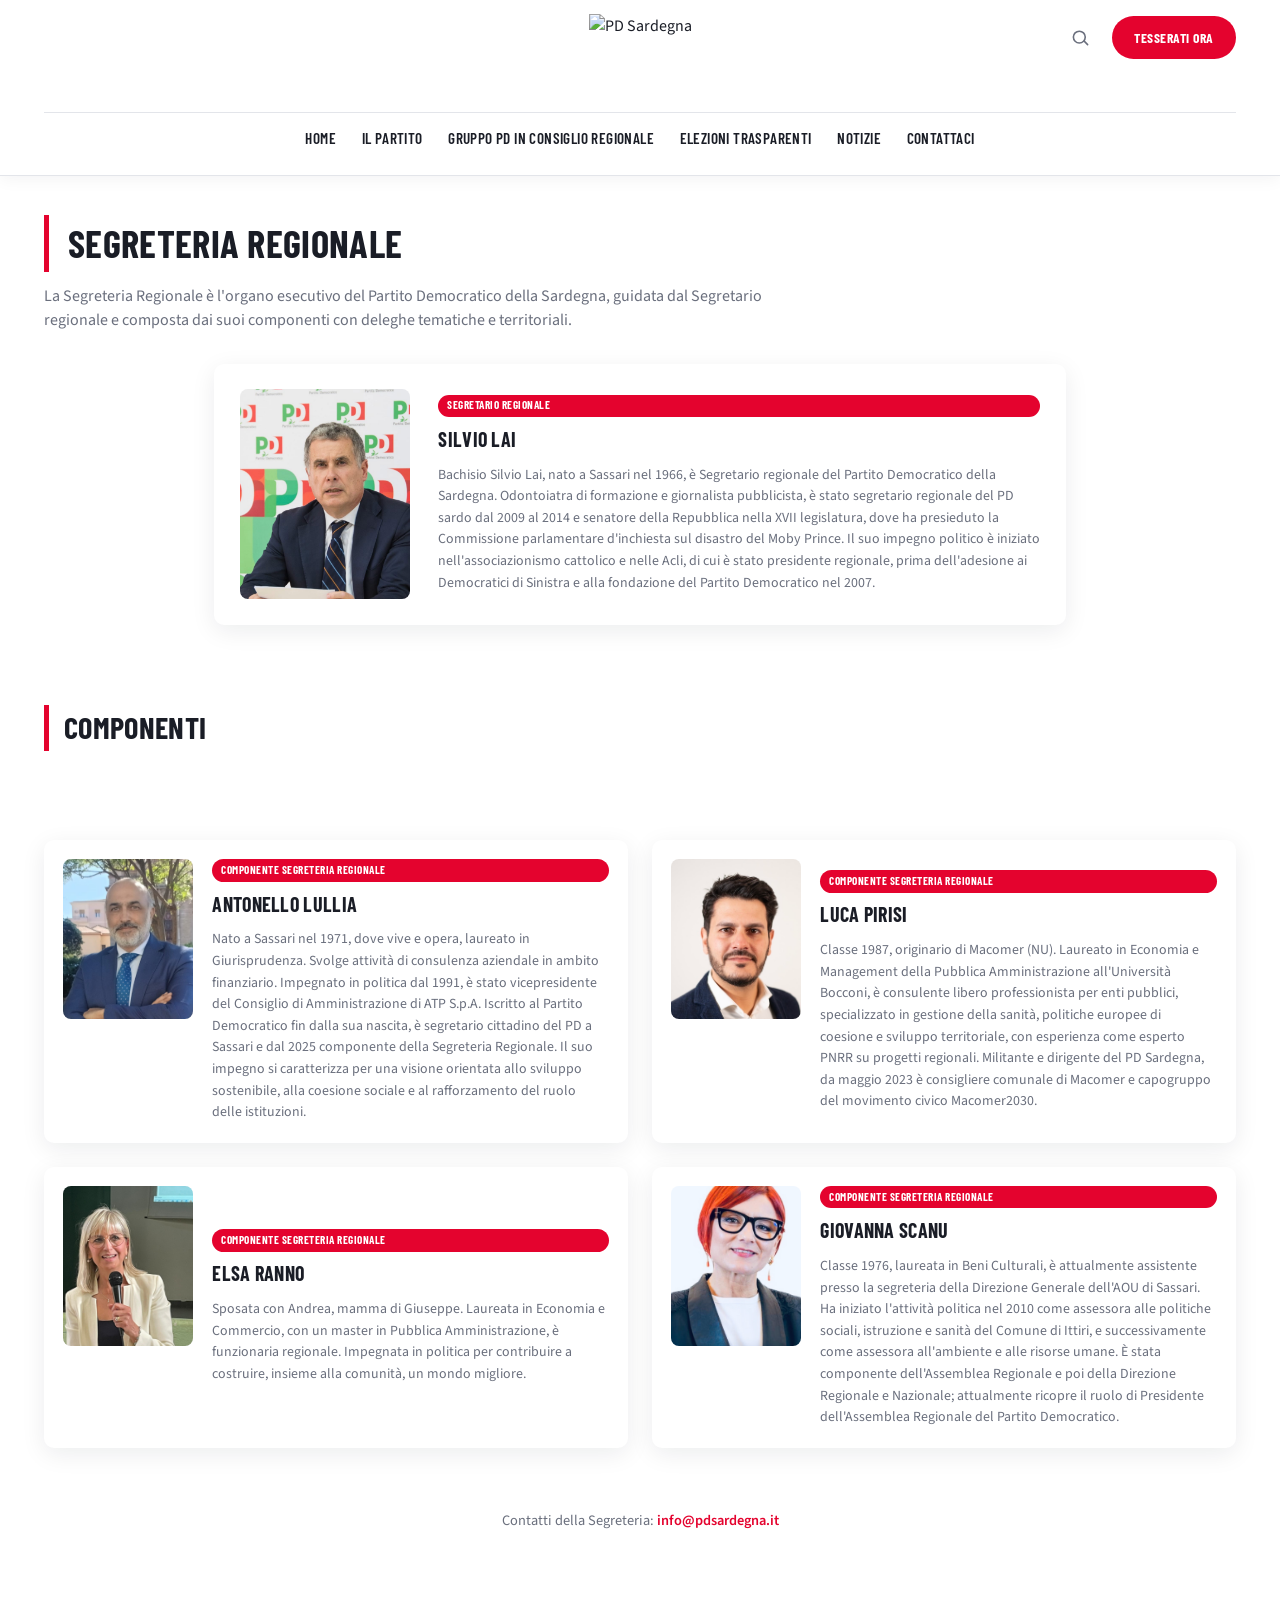
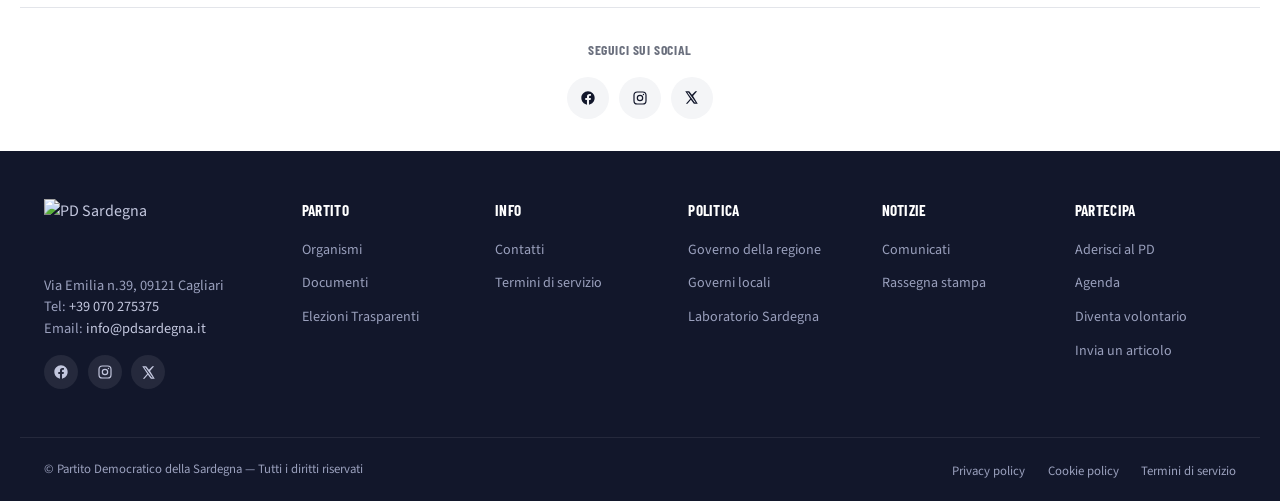
==== pagine/segreteria-regionale.html @ 337b0f62 "Add files via upload" ====
<!doctype html>
<html lang="it">
<head>
<meta charset="UTF-8">
<meta name="viewport" content="width=device-width, initial-scale=1, maximum-scale=5, viewport-fit=cover">
<title>Segreteria Regionale – PD Sardegna</title>
<meta name="description" content="La Segreteria Regionale del Partito Democratico della Sardegna.">
<link rel="preconnect" href="https://fonts.googleapis.com">
<link href="https://fonts.googleapis.com/css2?family=Barlow+Condensed:wght@500;600;700;800&family=Source+Sans+3:wght@400;500;600;700&display=swap" rel="stylesheet">
<link rel="icon" type="image/png" href="https://www.pdsardegna.it/wp-content/uploads/2023/12/logo-pd-sardegna.png">
<link rel="stylesheet" href="../style.css">
</head>
<body>

<!-- ================= HEADER ================= -->
<header class="site-header">
  <div class="header-inner">
    <a href="../index.html" class="logo">
      <img src="https://www.pdsardegna.it/wp-content/uploads/2023/12/logo-pd-sardegna.png" alt="PD Sardegna">
      <span class="logo-text">PD <strong>Sardegna</strong></span>
    </a>

    <nav class="main-nav" id="main-nav">
      <ul>
        <li><a href="../index.html">Home</a></li>
        <li class="has-dropdown">
          <a href="#">Il Partito</a>
          <ul class="dropdown">
            <li><a href="segreteria-regionale.html" class="active">Segreteria regionale</a></li>
            <li><a href="segreterie-provinciali.html">Segreterie provinciali</a></li>
            <li><a href="pagina.html?t=Direzione%20regionale">Direzione regionale</a></li>
            <li><a href="pagina.html?t=Circoli%20territoriali">Circoli territoriali</a></li>
            <li><a href="pagina.html?t=Cariche%20amministrative">Cariche amministrative</a></li>
          </ul>
        </li>
        <li><a href="consiglio-regionale.html">Gruppo PD in Consiglio regionale</a></li>
        <li><a href="pagina.html?t=Elezioni%20trasparenti">Elezioni trasparenti</a></li>
        <li><a href="../index.html#news">Notizie</a></li>
        <li><a href="contattaci.html">Contattaci</a></li>
      </ul>
    </nav>

    <div class="header-actions">
      <button class="icon-btn" id="search-toggle" aria-label="Cerca">
        <svg viewBox="0 0 24 24"><path d="M21 21l-4.35-4.35m1.35-5.15a7.5 7.5 0 11-15 0 7.5 7.5 0 0115 0z" fill="none" stroke="currentColor" stroke-width="2" stroke-linecap="round"/></svg>
      </button>
      <a href="pagina.html?t=Tesserati%20ora" class="btn btn-primary">Tesserati ora</a>
      <button class="icon-btn menu-toggle" id="menu-toggle" aria-label="Menu">
        <span></span><span></span><span></span>
      </button>
    </div>
  </div>
  <div class="search-panel" id="search-panel">
    <div class="search-panel-inner">
      <input type="search" id="search-input" placeholder="Cerca pagine, persone o notizie…">
      <button class="icon-btn"><svg viewBox="0 0 24 24"><path d="M21 21l-4.35-4.35m1.35-5.15a7.5 7.5 0 11-15 0 7.5 7.5 0 0115 0z" fill="none" stroke="currentColor" stroke-width="2" stroke-linecap="round"/></svg></button>
    </div>
    <div class="search-results" id="search-results"></div>
  </div>
</header>

<main>

  <!-- ================= INTESTAZIONE PAGINA ================= -->
  <section class="page-hero">
    <h1>Segreteria Regionale</h1>
    <p>La Segreteria Regionale è l'organo esecutivo del Partito Democratico della Sardegna, guidata dal Segretario regionale e composta dai suoi componenti con deleghe tematiche e territoriali.</p>
  </section>

  <!-- ================= SEGRETARIO REGIONALE ================= -->
  <section class="segreteria-leader">
    <div class="segreteria-card">
      <img src="segreteria-lai.jpg" alt="Silvio Lai">
      <div class="segreteria-body">
        <span class="council-role">Segretario Regionale</span>
        <h3>Silvio Lai</h3>
        <p class="bio">Bachisio Silvio Lai, nato a Sassari nel 1966, è Segretario regionale del Partito Democratico della Sardegna. Odontoiatra di formazione e giornalista pubblicista, è stato segretario regionale del PD sardo dal 2009 al 2014 e senatore della Repubblica nella XVII legislatura, dove ha presieduto la Commissione parlamentare d'inchiesta sul disastro del Moby Prince. Il suo impegno politico è iniziato nell'associazionismo cattolico e nelle Acli, di cui è stato presidente regionale, prima dell'adesione ai Democratici di Sinistra e alla fondazione del Partito Democratico nel 2007.</p>
      </div>
    </div>
  </section>

  <!-- ================= COMPONENTI SEGRETERIA ================= -->
  <section class="news-section">
    <div class="section-head">
      <h2>Componenti</h2>
    </div>
  </section>
  <section class="segreteria-grid">

    <div class="segreteria-card">
      <img src="segreteria-lullia.jpg" alt="Antonello Lullia">
      <div class="segreteria-body">
        <span class="council-role">Componente Segreteria Regionale</span>
        <h3>Antonello Lullia</h3>
        <p class="bio">Nato a Sassari nel 1971, dove vive e opera, laureato in Giurisprudenza. Svolge attività di consulenza aziendale in ambito finanziario. Impegnato in politica dal 1991, è stato vicepresidente del Consiglio di Amministrazione di ATP S.p.A. Iscritto al Partito Democratico fin dalla sua nascita, è segretario cittadino del PD a Sassari e dal 2025 componente della Segreteria Regionale. Il suo impegno si caratterizza per una visione orientata allo sviluppo sostenibile, alla coesione sociale e al rafforzamento del ruolo delle istituzioni.</p>
      </div>
    </div>

    <div class="segreteria-card">
      <img src="segreteria-pirisi.jpg" alt="Luca Pirisi">
      <div class="segreteria-body">
        <span class="council-role">Componente Segreteria Regionale</span>
        <h3>Luca Pirisi</h3>
        <p class="bio">Classe 1987, originario di Macomer (NU). Laureato in Economia e Management della Pubblica Amministrazione all'Università Bocconi, è consulente libero professionista per enti pubblici, specializzato in gestione della sanità, politiche europee di coesione e sviluppo territoriale, con esperienza come esperto PNRR su progetti regionali. Militante e dirigente del PD Sardegna, da maggio 2023 è consigliere comunale di Macomer e capogruppo del movimento civico Macomer2030.</p>
      </div>
    </div>

    <div class="segreteria-card">
      <img src="segreteria-ranno.jpg" alt="Elsa Ranno">
      <div class="segreteria-body">
        <span class="council-role">Componente Segreteria Regionale</span>
        <h3>Elsa Ranno</h3>
        <p class="bio">Sposata con Andrea, mamma di Giuseppe. Laureata in Economia e Commercio, con un master in Pubblica Amministrazione, è funzionaria regionale. Impegnata in politica per contribuire a costruire, insieme alla comunità, un mondo migliore.</p>
      </div>
    </div>

    <div class="segreteria-card">
      <img src="segreteria-scanu.jpg" alt="Giovanna Scanu">
      <div class="segreteria-body">
        <span class="council-role">Componente Segreteria Regionale</span>
        <h3>Giovanna Scanu</h3>
        <p class="bio">Classe 1976, laureata in Beni Culturali, è attualmente assistente presso la segreteria della Direzione Generale dell'AOU di Sassari. Ha iniziato l'attività politica nel 2010 come assessora alle politiche sociali, istruzione e sanità del Comune di Ittiri, e successivamente come assessora all'ambiente e alle risorse umane. È stata componente dell'Assemblea Regionale e poi della Direzione Regionale e Nazionale; attualmente ricopre il ruolo di Presidente dell'Assemblea Regionale del Partito Democratico.</p>
      </div>
    </div>

  </section>

  <p class="council-contact">
    Contatti della Segreteria: <a href="mailto:info@pdsardegna.it">info@pdsardegna.it</a>
  </p>

  <div class="follow-bar">
    <p>Seguici sui social</p>
    <div class="social-icons">
      <a href="https://www.facebook.com/pdsardegna" target="_blank" rel="noopener" aria-label="Facebook"><svg viewBox="0 0 24 24" width="16" height="16" fill="currentColor"><path d="M22 12.06C22 6.5 17.52 2 12 2S2 6.5 2 12.06C2 17.06 5.66 21.2 10.44 21.95V14.9H7.9v-2.84h2.54v-2.17c0-2.5 1.49-3.89 3.77-3.89 1.09 0 2.24.2 2.24.2v2.46h-1.26c-1.24 0-1.63.77-1.63 1.56v1.84h2.78l-.44 2.84h-2.34v7.05C18.34 21.2 22 17.06 22 12.06z"/></svg></a>
      <a href="https://www.instagram.com/pd_sardegna/" target="_blank" rel="noopener" aria-label="Instagram"><svg viewBox="0 0 24 24" width="16" height="16" fill="none" stroke="currentColor" stroke-width="1.8"><rect x="3" y="3" width="18" height="18" rx="5"/><circle cx="12" cy="12" r="4"/><circle cx="17.2" cy="6.8" r="1" fill="currentColor" stroke="none"/></svg></a>
      <a href="https://twitter.com/pdsardegna" target="_blank" rel="noopener" aria-label="Twitter"><svg viewBox="0 0 24 24" width="15" height="15" fill="currentColor"><path d="M18.24 2H21l-6.53 7.47L22 22h-6.156l-4.823-6.32L5.53 22H3l7.03-8.03L2 2h6.312l4.36 5.77L18.24 2Zm-1.08 18h1.71L7.02 3.9H5.19L17.16 20Z"/></svg></a>
    </div>
  </div>

</main>

<!-- ================= FOOTER ================= -->
<footer class="site-footer">
  <div class="footer-top">
    <div class="footer-brand">
      <img src="https://www.pdsardegna.it/wp-content/uploads/2023/12/logo-pd-sardegna.png" alt="PD Sardegna">
      <p>Via Emilia n.39, 09121 Cagliari<br>
      Tel: <a href="tel:+39070275375">+39 070 275375</a><br>
      Email: <a href="mailto:info@pdsardegna.it">info@pdsardegna.it</a></p>
      <div class="social-icons">
        <a href="https://www.facebook.com/pdsardegna" target="_blank" rel="noopener" aria-label="Facebook"><svg viewBox="0 0 24 24" width="16" height="16" fill="currentColor"><path d="M22 12.06C22 6.5 17.52 2 12 2S2 6.5 2 12.06C2 17.06 5.66 21.2 10.44 21.95V14.9H7.9v-2.84h2.54v-2.17c0-2.5 1.49-3.89 3.77-3.89 1.09 0 2.24.2 2.24.2v2.46h-1.26c-1.24 0-1.63.77-1.63 1.56v1.84h2.78l-.44 2.84h-2.34v7.05C18.34 21.2 22 17.06 22 12.06z"/></svg></a>
        <a href="https://www.instagram.com/pd_sardegna/" target="_blank" rel="noopener" aria-label="Instagram"><svg viewBox="0 0 24 24" width="16" height="16" fill="none" stroke="currentColor" stroke-width="1.8"><rect x="3" y="3" width="18" height="18" rx="5"/><circle cx="12" cy="12" r="4"/><circle cx="17.2" cy="6.8" r="1" fill="currentColor" stroke="none"/></svg></a>
        <a href="https://twitter.com/pdsardegna" target="_blank" rel="noopener" aria-label="Twitter"><svg viewBox="0 0 24 24" width="15" height="15" fill="currentColor"><path d="M18.24 2H21l-6.53 7.47L22 22h-6.156l-4.823-6.32L5.53 22H3l7.03-8.03L2 2h6.312l4.36 5.77L18.24 2Zm-1.08 18h1.71L7.02 3.9H5.19L17.16 20Z"/></svg></a>
      </div>
    </div>

    <div class="footer-col">
      <h5>Partito</h5>
      <ul>
        <li><a href="pagina.html?t=Organismi">Organismi</a></li>
        <li><a href="pagina.html?t=Documenti">Documenti</a></li>
        <li><a href="pagina.html?t=Elezioni%20Trasparenti">Elezioni Trasparenti</a></li>
      </ul>
    </div>
    <div class="footer-col">
      <h5>Info</h5>
      <ul>
        <li><a href="contattaci.html">Contatti</a></li>
        <li><a href="pagina.html?t=Termini%20di%20servizio">Termini di servizio</a></li>
      </ul>
    </div>
    <div class="footer-col">
      <h5>Politica</h5>
      <ul>
        <li><a href="pagina.html?t=Governo%20della%20regione">Governo della regione</a></li>
        <li><a href="pagina.html?t=Governi%20locali">Governi locali</a></li>
        <li><a href="pagina.html?t=Laboratorio%20Sardegna">Laboratorio Sardegna</a></li>
      </ul>
    </div>
    <div class="footer-col">
      <h5>Notizie</h5>
      <ul>
        <li><a href="pagina.html?t=Comunicati">Comunicati</a></li>
        <li><a href="pagina.html?t=Rassegna%20stampa">Rassegna stampa</a></li>
      </ul>
    </div>
    <div class="footer-col">
      <h5>Partecipa</h5>
      <ul>
        <li><a href="pagina.html?t=Aderisci%20al%20PD">Aderisci al PD</a></li>
        <li><a href="pagina.html?t=Agenda">Agenda</a></li>
        <li><a href="pagina.html?t=Diventa%20volontario">Diventa volontario</a></li>
        <li><a href="pagina.html?t=Invia%20un%20articolo">Invia un articolo</a></li>
      </ul>
    </div>
  </div>
  <div class="footer-bottom">
    <p>© Partito Democratico della Sardegna — Tutti i diritti riservati</p>
    <ul>
      <li><a href="pagina.html?t=Privacy%20policy">Privacy policy</a></li>
      <li><a href="pagina.html?t=Cookie%20policy">Cookie policy</a></li>
      <li><a href="pagina.html?t=Termini%20di%20servizio">Termini di servizio</a></li>
    </ul>
  </div>
</footer>

<script src="../posts-data.js"></script>
<script src="../search-index.js"></script>
<script>
  document.addEventListener('DOMContentLoaded', () => {
    const toggle = document.getElementById('menu-toggle');
    const nav = document.getElementById('main-nav');
    if (toggle && nav) toggle.addEventListener('click', () => nav.classList.toggle('open'));
    document.querySelectorAll('.has-dropdown > a').forEach(link => {
      link.addEventListener('click', e => {
        if (window.innerWidth <= 960) { e.preventDefault(); link.parentElement.classList.toggle('open'); }
      });
    });
    const searchBtn = document.getElementById('search-toggle');
    const panel = document.getElementById('search-panel');
    if (searchBtn && panel) searchBtn.addEventListener('click', () => {
      panel.classList.toggle('open');
      if (panel.classList.contains('open')) {
        const input = document.getElementById('search-input');
        if (input) input.focus();
      }
    });
    if (typeof wireSiteSearch === 'function') wireSiteSearch('search-input', 'search-results');
  });
</script>
</body>
</html>
---- style.css ----
/* =======================================================
   PD Sardegna — template ispirato a partitodemocratico.it
   ======================================================= */

:root{
  --pd-red: #E4032E;
  --pd-red-dark: #B5021F;
  --pd-navy: #12172B;
  --pd-navy-2: #1B2140;
  --grey-bg: #F4F5F7;
  --grey-line: #E3E5EA;
  --text-dark: #1A1D26;
  --text-muted: #6A6F7D;
  --white: #ffffff;
  --radius: 10px;
  --shadow: 0 6px 24px rgba(18,23,43,.08);
  --font-head: 'Barlow Condensed', sans-serif;
  --font-body: 'Source Sans 3', sans-serif;
}

*{ box-sizing: border-box; }
html{ scroll-behavior: smooth; }
body{
  margin:0;
  font-family: var(--font-body);
  color: var(--text-dark);
  background: var(--white);
  line-height:1.5;
}
img{ max-width:100%; display:block; }
a{ color:inherit; text-decoration:none; }
h1,h2,h3,h4,h5{ font-family: var(--font-head); margin:0 0 .4em; text-transform:uppercase; letter-spacing:.3px; }
p{ margin:0 0 1em; color: var(--text-muted); }
ul{ list-style:none; margin:0; padding:0; }
.btn{
  display:inline-block; padding:.7em 1.5em; border-radius: 999px;
  font-weight:700; font-family: var(--font-head); text-transform:uppercase;
  letter-spacing:.5px; font-size:.85rem; border: 2px solid transparent; cursor:pointer;
  transition: transform .15s ease, box-shadow .15s ease;
}
.btn:hover{ transform: translateY(-1px); }
.btn-primary{ background: var(--pd-red); color:#fff; }
.btn-primary:hover{ background: var(--pd-red-dark); }
.btn-light{ background:#fff; color: var(--pd-navy); }

/* ---------------- Ticker ---------------- */
.ticker-bar{
  background: var(--pd-red); color:#fff; display:flex; align-items:center;
  font-family: var(--font-head); font-size:.9rem; overflow:hidden;
}
.ticker-label{
  flex:0 0 auto; background: var(--pd-red-dark); padding:.5em 1em; font-weight:700;
  text-transform:uppercase; letter-spacing:.5px;
}
.ticker-track{ flex:1; overflow:hidden; white-space:nowrap; padding:.5em 0; }
.ticker-list{ display:inline-flex; gap:2.5em; padding-left:100%; animation: ticker-scroll 35s linear infinite; }
.ticker-list li a{ font-weight:600; }
@keyframes ticker-scroll{
  from{ transform: translateX(0); }
  to{ transform: translateX(-100%); }
}

/* ---------------- Header (chiaro, come il sito nazionale) ---------------- */
.site-header{ background: #fff; position:sticky; top:0; z-index:50; box-shadow: 0 1px 0 var(--grey-line), 0 4px 16px rgba(18,23,43,.05); }
.header-inner{
  max-width:1240px; margin:0 auto; padding:.9em 1.5em .6em;
  display:flex; align-items:center; gap:2em; justify-content:center; flex-wrap:wrap;
}
.logo{ display:flex; align-items:center; gap:.6em; flex:0 0 auto; }
.logo img{ height:56px; width:auto; }
.logo-text{ display:none; } /* il logo PD Sardegna ha già il nome integrato */
.main-nav{ width:100%; border-top:1px solid var(--grey-line); margin-top:.6em; }
.main-nav > ul{ display:flex; gap:1.6em; justify-content:center; }
.main-nav > ul > li{ position:relative; }
.main-nav > ul > li > a{
  color: var(--text-dark); font-weight:600; font-family: var(--font-head);
  text-transform:uppercase; font-size:.95rem; letter-spacing:.4px;
  padding:.9em 0; display:inline-block; border-bottom:2px solid transparent;
}
.main-nav > ul > li > a.active,
.main-nav > ul > li > a:hover{ color: var(--pd-red); border-bottom:2px solid var(--pd-red); }
.dropdown{
  position:absolute; top:100%; left:0; background:#fff; min-width:220px;
  box-shadow: var(--shadow); border-radius:0 0 8px 8px; padding:.5em 0;
  opacity:0; visibility:hidden; transform: translateY(6px); transition:.15s ease;
}
.has-dropdown:hover .dropdown{ opacity:1; visibility:visible; transform:translateY(0); }
.dropdown li a{ display:block; padding:.6em 1.2em; color: var(--text-dark); font-size:.9rem; }
.dropdown li a:hover{ background: var(--grey-bg); color: var(--pd-red); }

.header-actions{ display:flex; align-items:center; gap:.8em; flex:0 0 auto; position:absolute; right:1.5em; top:1em; }
.icon-btn{
  background:none; border:none; color: var(--text-muted); width:36px; height:36px; border-radius:50%;
  display:flex; align-items:center; justify-content:center; cursor:pointer;
}
.icon-btn:hover{ background: var(--grey-bg); color: var(--pd-red); }
.icon-btn svg{ width:19px; height:19px; }
.menu-toggle{ display:none; flex-direction:column; gap:4px; }
.menu-toggle span{ width:20px; height:2px; background: var(--text-dark); }

.search-panel{
  max-height:0; overflow:hidden; background: var(--grey-bg); transition:.2s ease;
}
.search-panel.open{ max-height:460px; overflow-y:auto; }
.search-panel-inner{ max-width:1240px; margin:0 auto; padding:0 1.5em; display:flex; align-items:center; gap:.5em; }
.search-panel-inner input{
  flex:1; background:none; border:none; border-bottom:1px solid var(--grey-line); color: var(--text-dark); padding:1em 0; font-size:1rem;
}
.search-panel-inner input::placeholder{ color: var(--text-muted); }
.search-panel-inner .icon-btn{ color: var(--text-dark); }

.search-results{ max-width:1240px; margin:0 auto; padding:0 1.5em; }
.search-results.visible{ padding-bottom:1em; }
.search-result{
  display:flex; align-items:center; justify-content:space-between; gap:1em;
  padding:.65em .4em; border-bottom:1px solid var(--grey-line); color: var(--text-dark);
}
.search-result:hover{ color: var(--pd-red); }
.search-result-title{ font-weight:600; font-size:.92rem; }
.search-result-type{
  flex-shrink:0; font-size:.68rem; font-weight:700; color: var(--text-muted); text-transform:uppercase;
  letter-spacing:.4px; background:#fff; padding:.25em .7em; border-radius:999px;
}
.search-empty{ padding:.8em .4em; color: var(--text-muted); font-size:.9rem; }

/* header-inner needs relative positioning for the absolute-positioned actions */
.site-header .header-inner{ position:relative; }

/* ---------------- Hero grid ---------------- */
.hero-grid{
  max-width:1240px; margin:0 auto; padding:2em 1.5em;
  display:grid; grid-template-columns: 1.6fr 1fr; gap:1.5em;
}
.hero-main .card{ height:100%; }
.hero-main .card img{ height:420px; object-fit:cover; }
.hero-side{ display:flex; flex-direction:column; gap:1.2em; }
.hero-side .card{ display:flex; gap:1em; }
.hero-side .card img{ width:140px; height:100px; object-fit:cover; border-radius:8px; flex:0 0 auto; }

.card{
  position:relative; border-radius: var(--radius); overflow:hidden; background:#fff; box-shadow: var(--shadow);
  transition: transform .18s ease, box-shadow .18s ease;
}
.card:hover{ transform: translateY(-4px); box-shadow: 0 14px 28px rgba(18,23,43,.14); }
.card img{ width:100%; object-fit:cover; transition: transform .35s ease; }
.card:hover img{ transform: scale(1.04); }
.card-body{ padding:1em 1.2em; }
.card-tag{
  display:inline-block; background: var(--pd-red); color:#fff; font-family: var(--font-head);
  font-size:.72rem; font-weight:700; text-transform:uppercase; letter-spacing:.5px;
  padding:.25em .7em; border-radius:4px; margin-bottom:.5em;
}
.card h3{ font-size:1.25rem; margin-bottom:.3em; line-height:1.15; }
.hero-side .card h3{ font-size:1rem; }
.card p.excerpt{ font-size:.9rem; margin:0; }
.card-overlay{
  position:absolute; inset:0; background: linear-gradient(0deg, rgba(0,0,0,.78) 0%, rgba(0,0,0,.15) 55%, transparent 100%);
  display:flex; align-items:flex-end; padding:1.4em;
}
.card-overlay .card-tag{ position:absolute; top:1em; left:1em; }
.card-overlay h3{ color:#fff; font-size:1.6rem; }

/* ---------------- Campaign banner ---------------- */
.campaign-banner{ background: var(--pd-navy); color:#fff; }
.campaign-banner-inner{
  max-width:1240px; margin:0 auto; padding:3em 1.5em;
  display:grid; grid-template-columns: 1fr 1fr; align-items:center; gap:2em;
}
.campaign-text .eyebrow{
  color: var(--pd-red); font-family: var(--font-head); font-weight:700;
  text-transform:uppercase; letter-spacing:1px; font-size:.85rem;
}
.campaign-text h2{ font-size:2.2rem; color:#fff; margin:.3em 0 .4em; }
.campaign-text p{ color:#c3c7de; }
.campaign-banner-inner img{ border-radius: var(--radius); box-shadow: var(--shadow); }

/* ---------------- News section ---------------- */
.news-section{ max-width:1240px; margin:0 auto; padding:3em 1.5em; }
.section-head{ display:flex; align-items:center; justify-content:space-between; margin-bottom:1.6em; flex-wrap:wrap; gap:1em; }
.section-head h2{ font-size:1.9rem; margin:0; border-left:5px solid var(--pd-red); padding-left:.5em; }
.section-head.centered{ flex-direction:column; text-align:center; max-width:720px; margin:0 auto 2em; }
.section-head.centered h2{ border:none; padding:0; }
.tabs{ display:flex; gap:.5em; flex-wrap:wrap; }
.tab{
  background: var(--grey-bg); border:none; padding:.5em 1.2em; border-radius:999px;
  font-family: var(--font-head); font-weight:700; text-transform:uppercase; font-size:.8rem;
  letter-spacing:.4px; cursor:pointer; color: var(--text-muted);
}
.tab.active, .tab:hover{ background: var(--pd-red); color:#fff; }

.news-grid{ display:grid; grid-template-columns: repeat(3, 1fr); gap:1.5em; }
.news-grid .card img{ height:190px; }
.news-grid .card-body p{ font-size:.88rem; }
.news-grid .card-body .date{ font-size:.78rem; color:#9a9fae; }

/* ---------------- Map section ---------------- */
.community-map{ background: var(--grey-bg); padding:3em 1.5em; }
#sardegna-map{
  max-width:1100px; margin:0 auto; height:460px; border-radius: var(--radius);
  box-shadow: var(--shadow); overflow:hidden;
}

/* ---------------- Social feed ---------------- */
.social-feed{ max-width:1240px; margin:0 auto; padding:3em 1.5em; }
.social-grid{ display:grid; grid-template-columns: repeat(4, 1fr); gap:1.2em; }
.social-card{ position:relative; border-radius: var(--radius); overflow:hidden; box-shadow: var(--shadow); aspect-ratio: 1/1; }
.social-card img{ width:100%; height:100%; object-fit:cover; transition: transform .35s ease; }
.social-card:hover img{ transform: scale(1.06); }
.social-icon{
  position:absolute; bottom:.7em; left:.7em; background: rgba(18,23,43,.75); color:#fff;
  font-size:.75rem; font-family: var(--font-head); font-weight:700; padding:.3em .7em; border-radius:999px;
  display:flex; align-items:center; gap:.35em;
}

/* ---------------- Institutional links ---------------- */
.institutional-links{
  max-width:1240px; margin:0 auto; padding:1em 1.5em 3em;
  display:grid; grid-template-columns: repeat(4, 1fr); gap:1.2em; text-align:center;
}
.institutional-links a{
  background: var(--grey-bg); border-radius: var(--radius); padding:1.4em 1em;
  display:flex; flex-direction:column; align-items:center; gap:.6em;
}
.institutional-links img{ height:40px; width:auto; }
.institutional-links span{ font-family: var(--font-head); font-weight:700; text-transform:uppercase; font-size:.85rem; }

/* ---------------- Newsletter ---------------- */
.newsletter{ background: var(--pd-red); color:#fff; }
.newsletter-inner{ max-width:720px; margin:0 auto; padding:3.5em 1.5em; text-align:center; }
.newsletter-inner h2{ color:#fff; font-size:2rem; }
.newsletter-inner p{ color:#ffe1e6; }
.newsletter-form{ display:flex; flex-wrap:wrap; gap:.8em; justify-content:center; margin-top:1.5em; }
.newsletter-form input[type=email], .newsletter-form input[type=text]{
  flex:1 1 220px; padding:.8em 1em; border-radius:8px; border:none; font-size:1rem;
}
.privacy-check{ flex:1 1 100%; font-size:.85rem; color:#ffe1e6; display:flex; align-items:center; gap:.5em; justify-content:center; }
.privacy-check a{ text-decoration:underline; color:#fff; }
.newsletter-form .btn{ flex:0 0 auto; }
.newsletter-form .btn-primary{ background: var(--pd-navy); }
.newsletter-form .btn-primary:hover{ background:#000; }

/* ---------------- Footer ---------------- */
.site-footer{ background: var(--pd-navy); color:#c3c7de; }
.footer-top{
  max-width:1240px; margin:0 auto; padding:3em 1.5em;
  display:grid; grid-template-columns: 1.4fr repeat(5, 1fr); gap:2em;
}
.footer-brand img{ height:60px; margin-bottom:1em; }
.footer-brand p{ color:#9aa0bd; font-size:.9rem; }
.footer-brand a{ color:#c3c7de; }
.social-icons{ display:flex; gap:.6em; margin-top:1em; }
.social-icons a{
  width:34px; height:34px; border-radius:50%; background: rgba(255,255,255,.08);
  display:flex; align-items:center; justify-content:center; font-size:.9rem;
}
.social-icons a:hover{ background: var(--pd-red); }
.footer-col h5{ color:#fff; font-size:.95rem; margin-bottom:1em; }
.footer-col ul li{ margin-bottom:.6em; }
.footer-col ul li a{ font-size:.88rem; color:#9aa0bd; }
.footer-col ul li a:hover{ color:#fff; }
.footer-bottom{
  border-top:1px solid rgba(255,255,255,.08);
  padding:1.2em 1.5em; max-width:1240px; margin:0 auto;
  display:flex; align-items:center; justify-content:space-between; flex-wrap:wrap; gap:1em;
}
.footer-bottom p{ margin:0; font-size:.8rem; color:#9aa0bd; }
.footer-bottom ul{ display:flex; gap:1.4em; }
.footer-bottom ul li a{ font-size:.8rem; color:#9aa0bd; }
.footer-bottom ul li a:hover{ color:#fff; }

/* ---------------- Pagina Consiglio regionale ---------------- */
.page-hero{ max-width:1240px; margin:0 auto; padding:2.5em 1.5em 1em; }
.page-hero h1{ font-size:2.4rem; border-left:5px solid var(--pd-red); padding-left:.5em; margin-bottom:.3em; }
.page-hero p{ max-width:720px; }
.council-leaders{
  max-width:1240px; margin:0 auto; padding:1em 1.5em 2em;
  display:grid; grid-template-columns: repeat(3, 1fr); gap:1.5em;
}
.council-grid{
  max-width:1240px; margin:0 auto; padding:1em 1.5em 3em;
  display:grid; grid-template-columns: repeat(4, 1fr); gap:1.5em;
}
.council-card{
  background:#fff; border-radius: var(--radius); box-shadow: var(--shadow);
  overflow:hidden; text-align:center; display:flex; flex-direction:column;
  transition: transform .18s ease, box-shadow .18s ease;
}
.council-card:hover{ transform: translateY(-4px); box-shadow: 0 14px 28px rgba(18,23,43,.14); }
.council-card img{ width:100%; aspect-ratio: 160/205; object-fit:cover; transition: transform .35s ease; }
.council-card:hover img{ transform: scale(1.04); }
.council-card .council-body{ padding:1em .8em 1.3em; }
.council-role{
  display:inline-block; background: var(--pd-red); color:#fff; font-family: var(--font-head);
  font-size:.7rem; font-weight:700; text-transform:uppercase; letter-spacing:.5px;
  padding:.25em .8em; border-radius:999px; margin-bottom:.6em;
}
.council-card h3{ font-size:1.1rem; margin:0; text-transform:none; letter-spacing:0; }
.council-card h3 a{ color: var(--text-dark); }
.council-card h3 a:hover{ color: var(--pd-red); }
.council-contact{
  max-width:1240px; margin:0 auto; padding:1em 1.5em 3em; text-align:center; color: var(--text-muted); font-size:.9rem;
}
.council-contact a{ color: var(--pd-red); font-weight:600; }

/* ---------------- Leaflet popup tweak ---------------- */
.leaflet-popup-content{ font-family: var(--font-body); }
.leaflet-popup-content b{ font-family: var(--font-head); }

/* ---------------- Responsive ---------------- */
@media (max-width: 960px){
  .main-nav{ position:fixed; top:0; right:-320px; width:300px; height:100vh; background: var(--pd-navy-2);
    padding:5em 1.5em; transition:.25s ease; overflow-y:auto; }
  .main-nav.open{ right:0; }
  .main-nav > ul{ flex-direction:column; gap:0; }
  .main-nav > ul > li > a{ padding:.9em 0; width:100%; }
  .dropdown{ position:static; opacity:1; visibility:visible; transform:none; box-shadow:none; background:none; padding-left:1em; display:none; }
  .has-dropdown.open .dropdown{ display:block; }
  .menu-toggle{ display:flex; }
  .hero-grid{ grid-template-columns:1fr; }
  .campaign-banner-inner{ grid-template-columns:1fr; }
  .news-grid{ grid-template-columns: repeat(2,1fr); }
  .social-grid{ grid-template-columns: repeat(2,1fr); }
  .institutional-links{ grid-template-columns: repeat(2,1fr); }
  .footer-top{ grid-template-columns: repeat(2,1fr); }
}
@media (max-width: 600px){
  .news-grid{ grid-template-columns: 1fr; }
  .social-grid{ grid-template-columns: repeat(2,1fr); }
  .footer-top{ grid-template-columns: 1fr; }
  .hero-side .card{ flex-direction:column; }
  .hero-side .card img{ width:100%; height:160px; }
}
@media (max-width: 900px){
  .council-leaders{ grid-template-columns: repeat(2,1fr); }
  .council-grid{ grid-template-columns: repeat(2,1fr); }
  .segreteria-grid{ grid-template-columns: 1fr; }
  .prov-grid{ grid-template-columns: repeat(2,1fr); }
}
@media (max-width: 600px){
  .council-leaders{ grid-template-columns: 1fr; }
  .council-grid{ grid-template-columns: repeat(2,1fr); }
  .segreteria-card{ flex-direction:column; }
  .segreteria-card img, .segreteria-card .avatar-placeholder{ width:100%; height:220px; }
  .prov-grid{ grid-template-columns: 1fr; }
}

/* ---------------- Pagina Segreteria Regionale ---------------- */
.segreteria-leader{ max-width:900px; margin:0 auto 2em; padding:0 1.5em; }
.segreteria-grid{
  max-width:1240px; margin:0 auto; padding:1em 1.5em 3em;
  display:grid; grid-template-columns: repeat(2, 1fr); gap:1.5em;
}
.segreteria-card{
  background:#fff; border-radius: var(--radius); box-shadow: var(--shadow);
  overflow:hidden; display:flex; gap:1.2em; padding:1.2em;
  transition: transform .18s ease, box-shadow .18s ease;
}
.segreteria-card:hover{ transform: translateY(-3px); box-shadow: 0 14px 28px rgba(18,23,43,.14); }
.segreteria-leader .segreteria-card{ padding:1.6em; gap:1.8em; }
.segreteria-card img,
.segreteria-card .avatar-placeholder{
  width:130px; height:160px; object-fit:cover; border-radius:8px; flex-shrink:0;
}
.segreteria-leader .segreteria-card img,
.segreteria-leader .segreteria-card .avatar-placeholder{ width:170px; height:210px; }
.segreteria-card .avatar-placeholder{
  display:flex; align-items:center; justify-content:center;
  background: var(--pd-navy); color:#fff; font-family: var(--font-head);
  font-size:2.6rem; font-weight:700;
}
.segreteria-body{ display:flex; flex-direction:column; justify-content:center; }
.segreteria-body h3{ margin:0 0 .2em; font-size:1.25rem; }
.segreteria-body p.bio{ font-size:.87rem; color:var(--text-muted); line-height:1.55; margin:.5em 0 0; }

/* ---------------- Pagina Segreteria Provinciale ---------------- */
.prov-grid{
  max-width:1240px; margin:0 auto; padding:1em 1.5em 3em;
  display:grid; grid-template-columns: repeat(4, 1fr); gap:1.2em;
}
.prov-card{
  background:#fff; border-radius: var(--radius); box-shadow: var(--shadow);
  padding:1.4em 1.2em; text-align:center;
  transition: transform .18s ease, box-shadow .18s ease;
}
.prov-card:hover{ transform: translateY(-3px); box-shadow: 0 14px 28px rgba(18,23,43,.14); }
.prov-card h3{ font-size:1.05rem; margin:0 0 .4em; }
.prov-card p{ font-size:.85rem; color:var(--text-muted); margin:0; }

/* ---------------- Barra "Seguici" (pagine interne) ---------------- */
.follow-bar{
  max-width:1240px; margin:2em auto 0; padding:2em 1.5em;
  border-top:1px solid var(--grey-line); text-align:center;
}
.follow-bar p{
  font-family: var(--font-head); font-weight:700; text-transform:uppercase;
  letter-spacing:.6px; color: var(--text-muted); font-size:.85rem; margin-bottom:.9em;
}
.follow-bar .social-icons{ justify-content:center; }
.follow-bar .social-icons a{
  width:42px; height:42px; border-radius:50%; background: var(--grey-bg); color: var(--pd-navy);
  display:flex; align-items:center; justify-content:center; font-size:1.05rem;
  transition: background .15s ease, color .15s ease, transform .15s ease;
}
.follow-bar .social-icons a:hover{ background: var(--pd-red); color:#fff; transform: translateY(-2px); }

/* ---------------- Pagina generica (segnaposto) ---------------- */
.generic-page{ max-width:800px; margin:0 auto; padding:3em 1.5em 5em; }
.generic-page h1{ font-size:2.2rem; border-left:5px solid var(--pd-red); padding-left:.5em; margin-bottom:.5em; }
.generic-page p{ color: var(--text-muted); line-height:1.6; }
.generic-page .back-link{ display:inline-block; margin-top:1.5em; color:var(--pd-red); font-weight:600; }
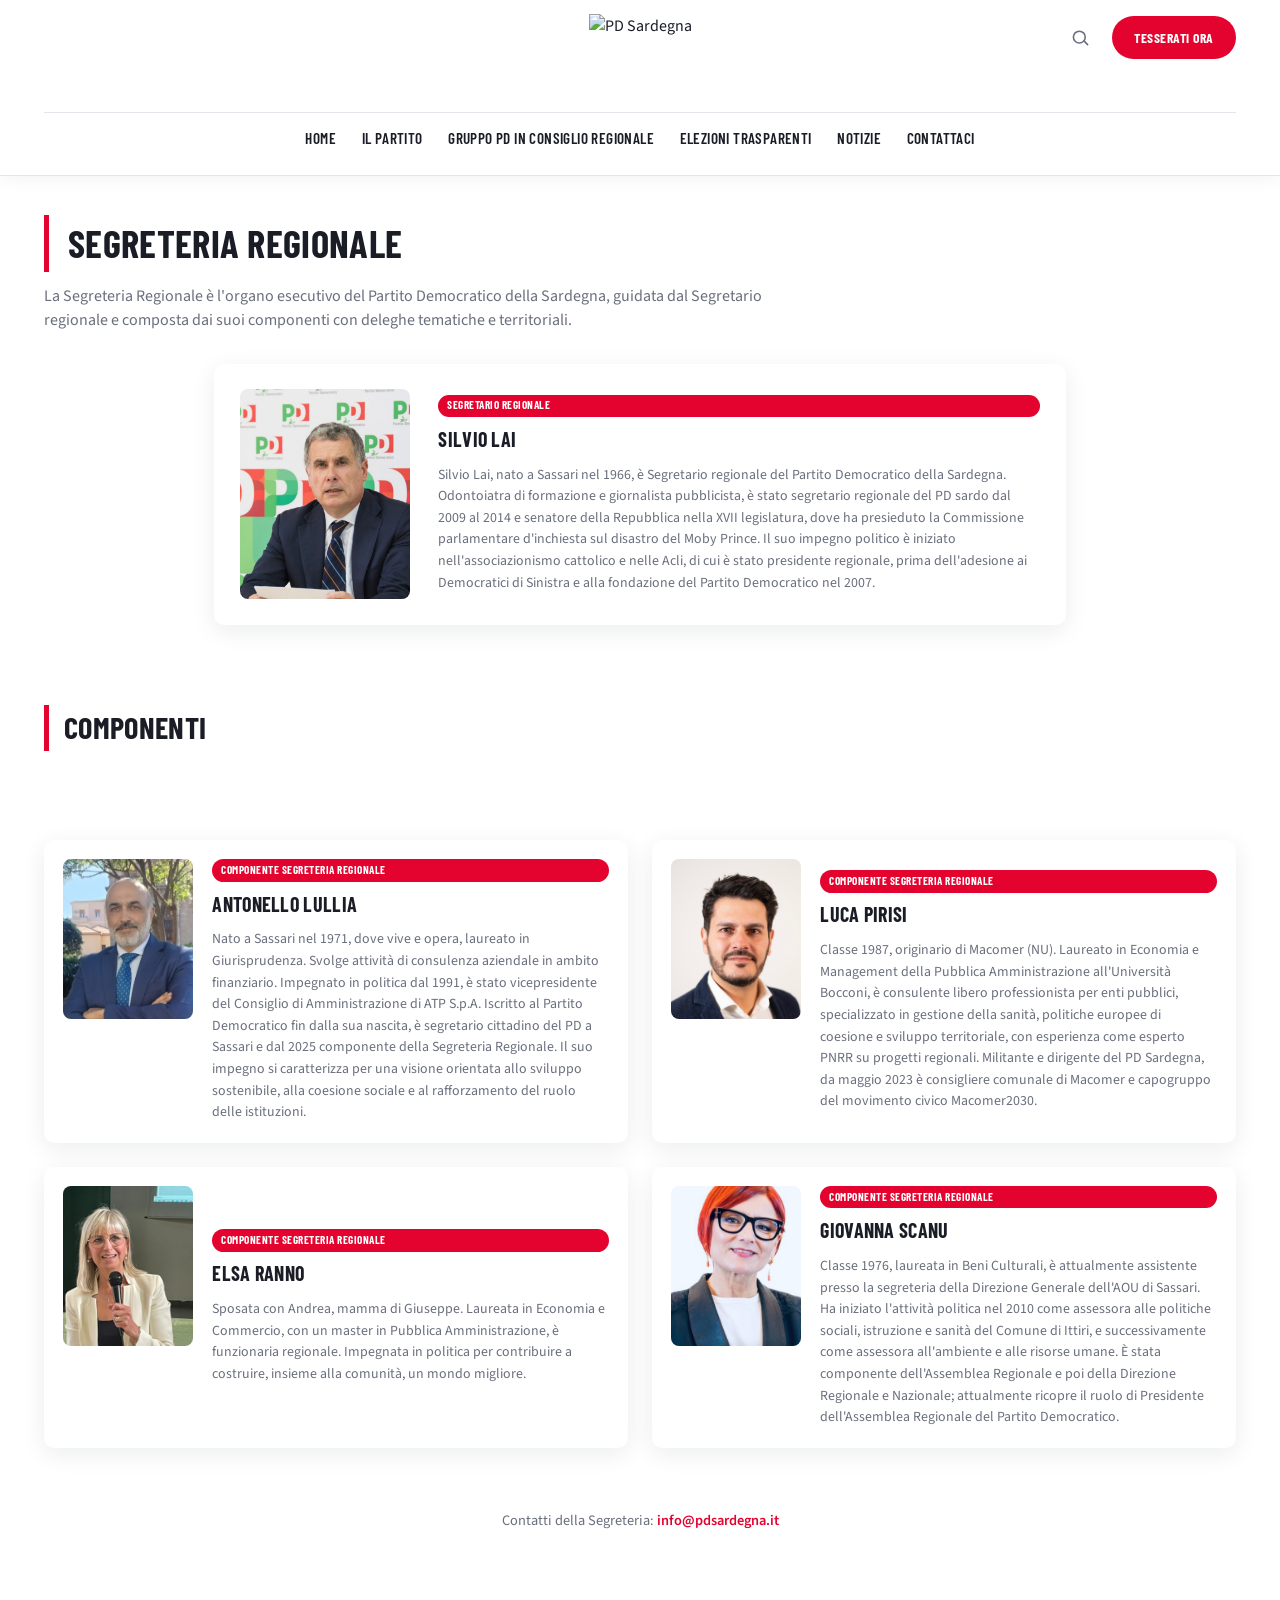
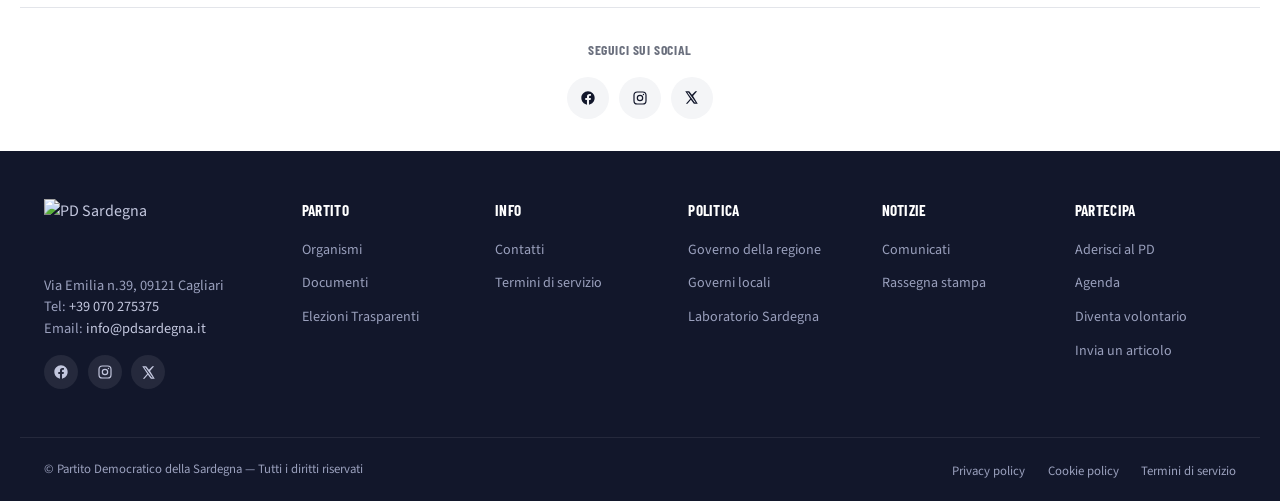
==== commit 7cbc71f0: "Update biography text for Silvio Lai" ====
--- a/pagine/segreteria-regionale.html
+++ b/pagine/segreteria-regionale.html
@@ -74,7 +74,7 @@
       <div class="segreteria-body">
         <span class="council-role">Segretario Regionale</span>
         <h3>Silvio Lai</h3>
-        <p class="bio">Bachisio Silvio Lai, nato a Sassari nel 1966, è Segretario regionale del Partito Democratico della Sardegna. Odontoiatra di formazione e giornalista pubblicista, è stato segretario regionale del PD sardo dal 2009 al 2014 e senatore della Repubblica nella XVII legislatura, dove ha presieduto la Commissione parlamentare d'inchiesta sul disastro del Moby Prince. Il suo impegno politico è iniziato nell'associazionismo cattolico e nelle Acli, di cui è stato presidente regionale, prima dell'adesione ai Democratici di Sinistra e alla fondazione del Partito Democratico nel 2007.</p>
+        <p class="bio"> Silvio Lai, nato a Sassari nel 1966, è Segretario regionale del Partito Democratico della Sardegna. Odontoiatra di formazione e giornalista pubblicista, è stato segretario regionale del PD sardo dal 2009 al 2014 e senatore della Repubblica nella XVII legislatura, dove ha presieduto la Commissione parlamentare d'inchiesta sul disastro del Moby Prince. Il suo impegno politico è iniziato nell'associazionismo cattolico e nelle Acli, di cui è stato presidente regionale, prima dell'adesione ai Democratici di Sinistra e alla fondazione del Partito Democratico nel 2007.</p>
       </div>
     </div>
   </section>
